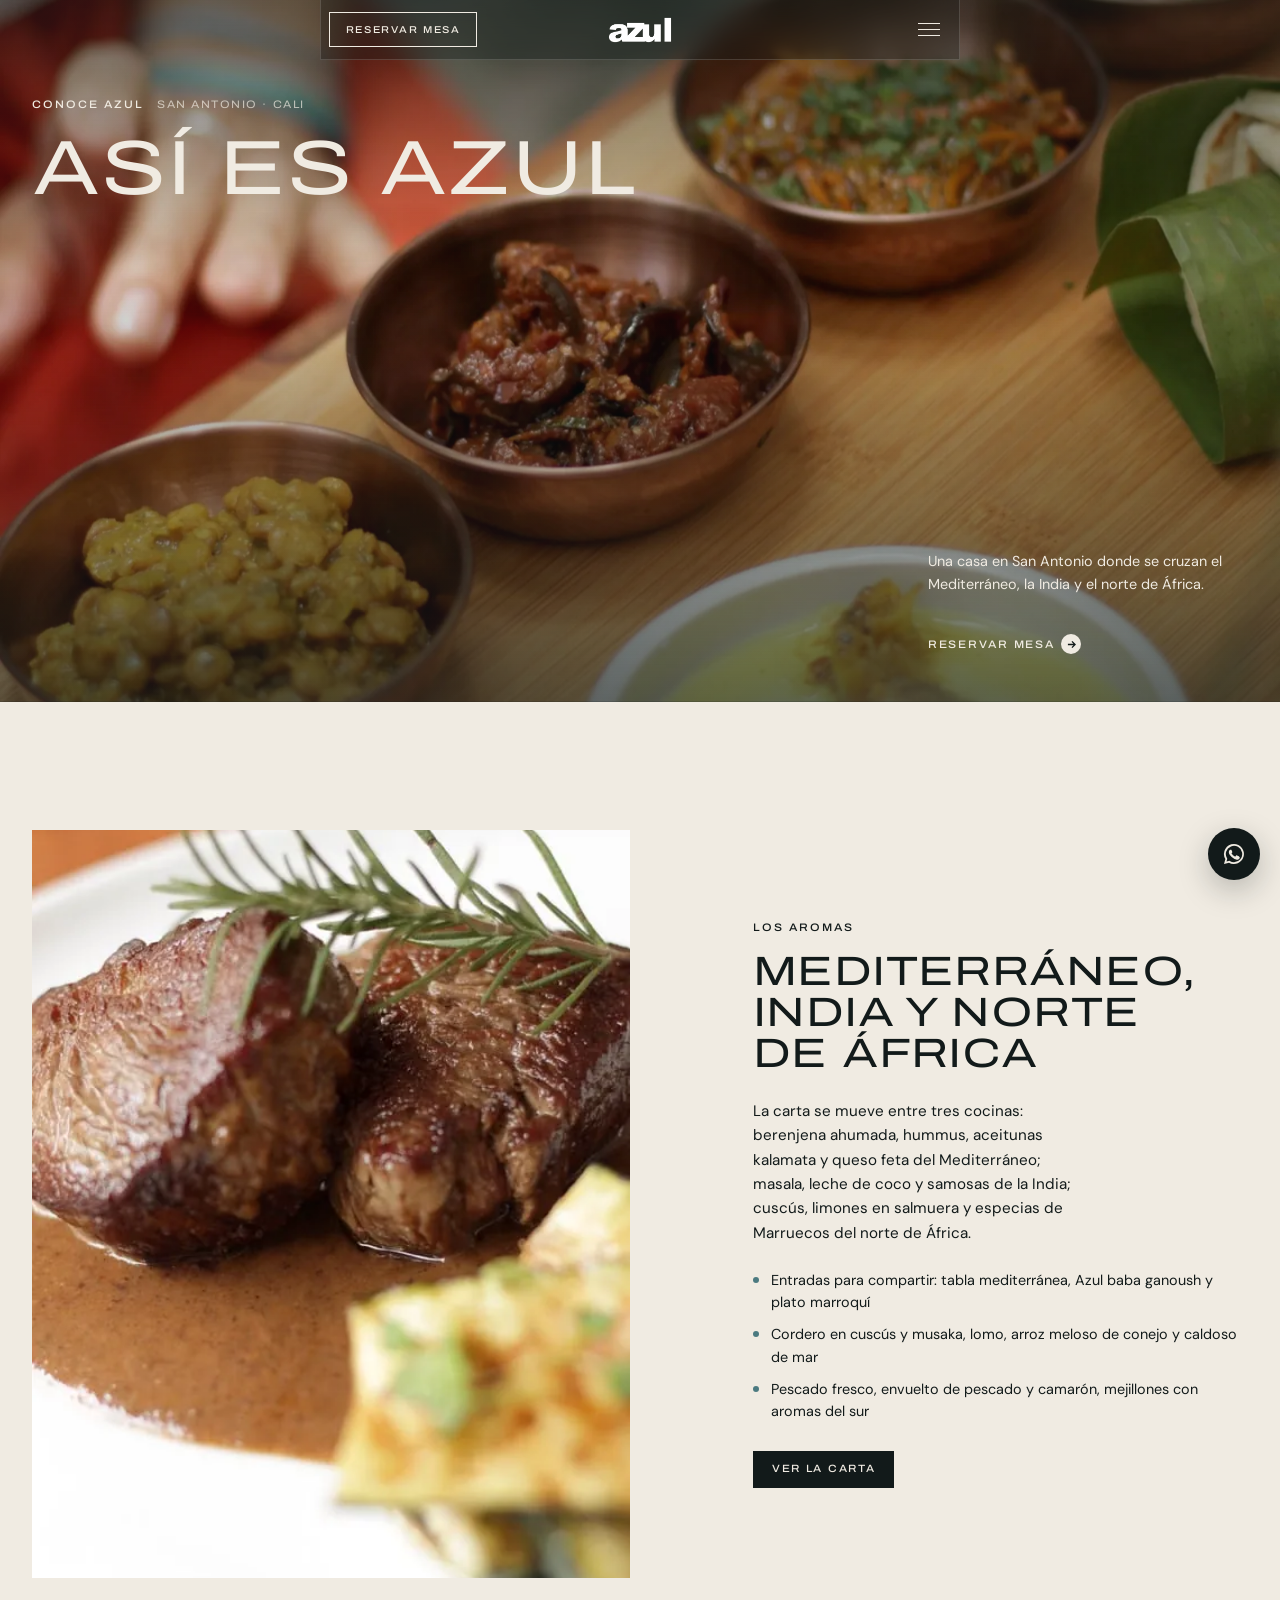
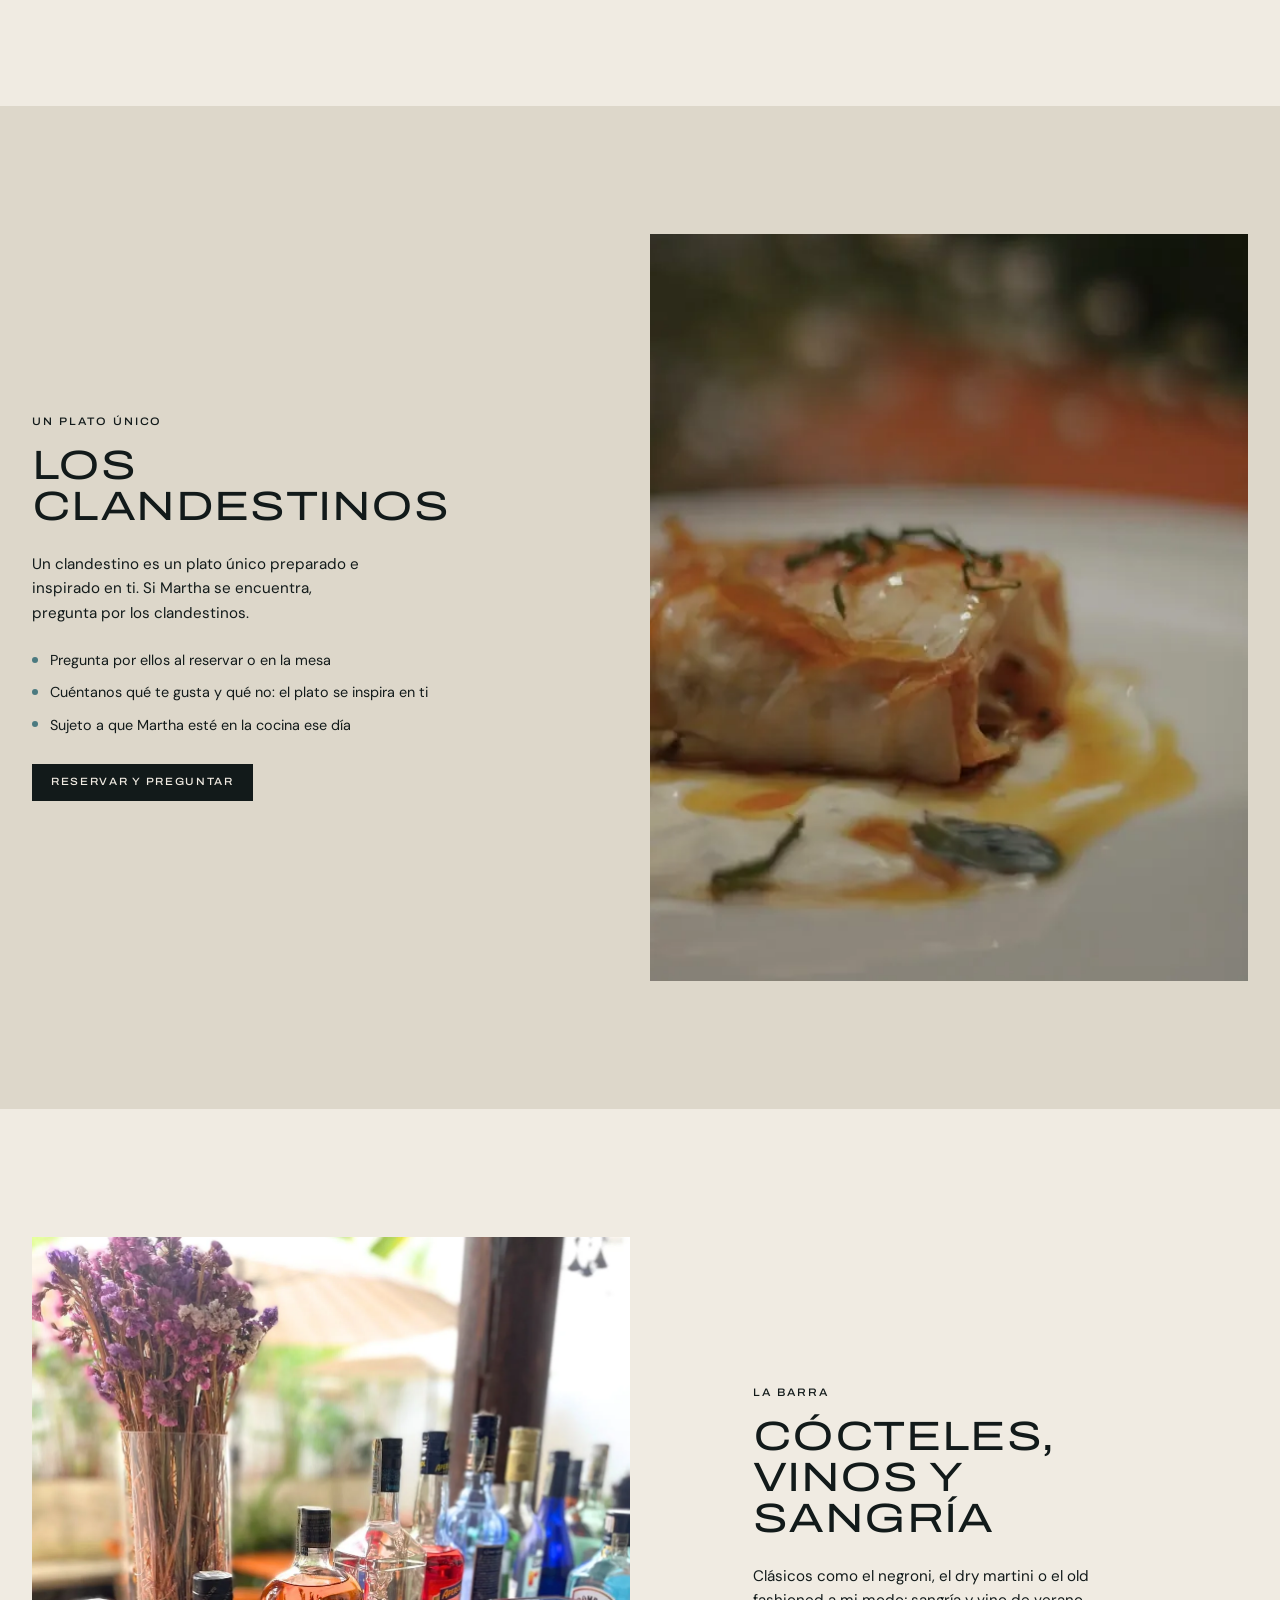
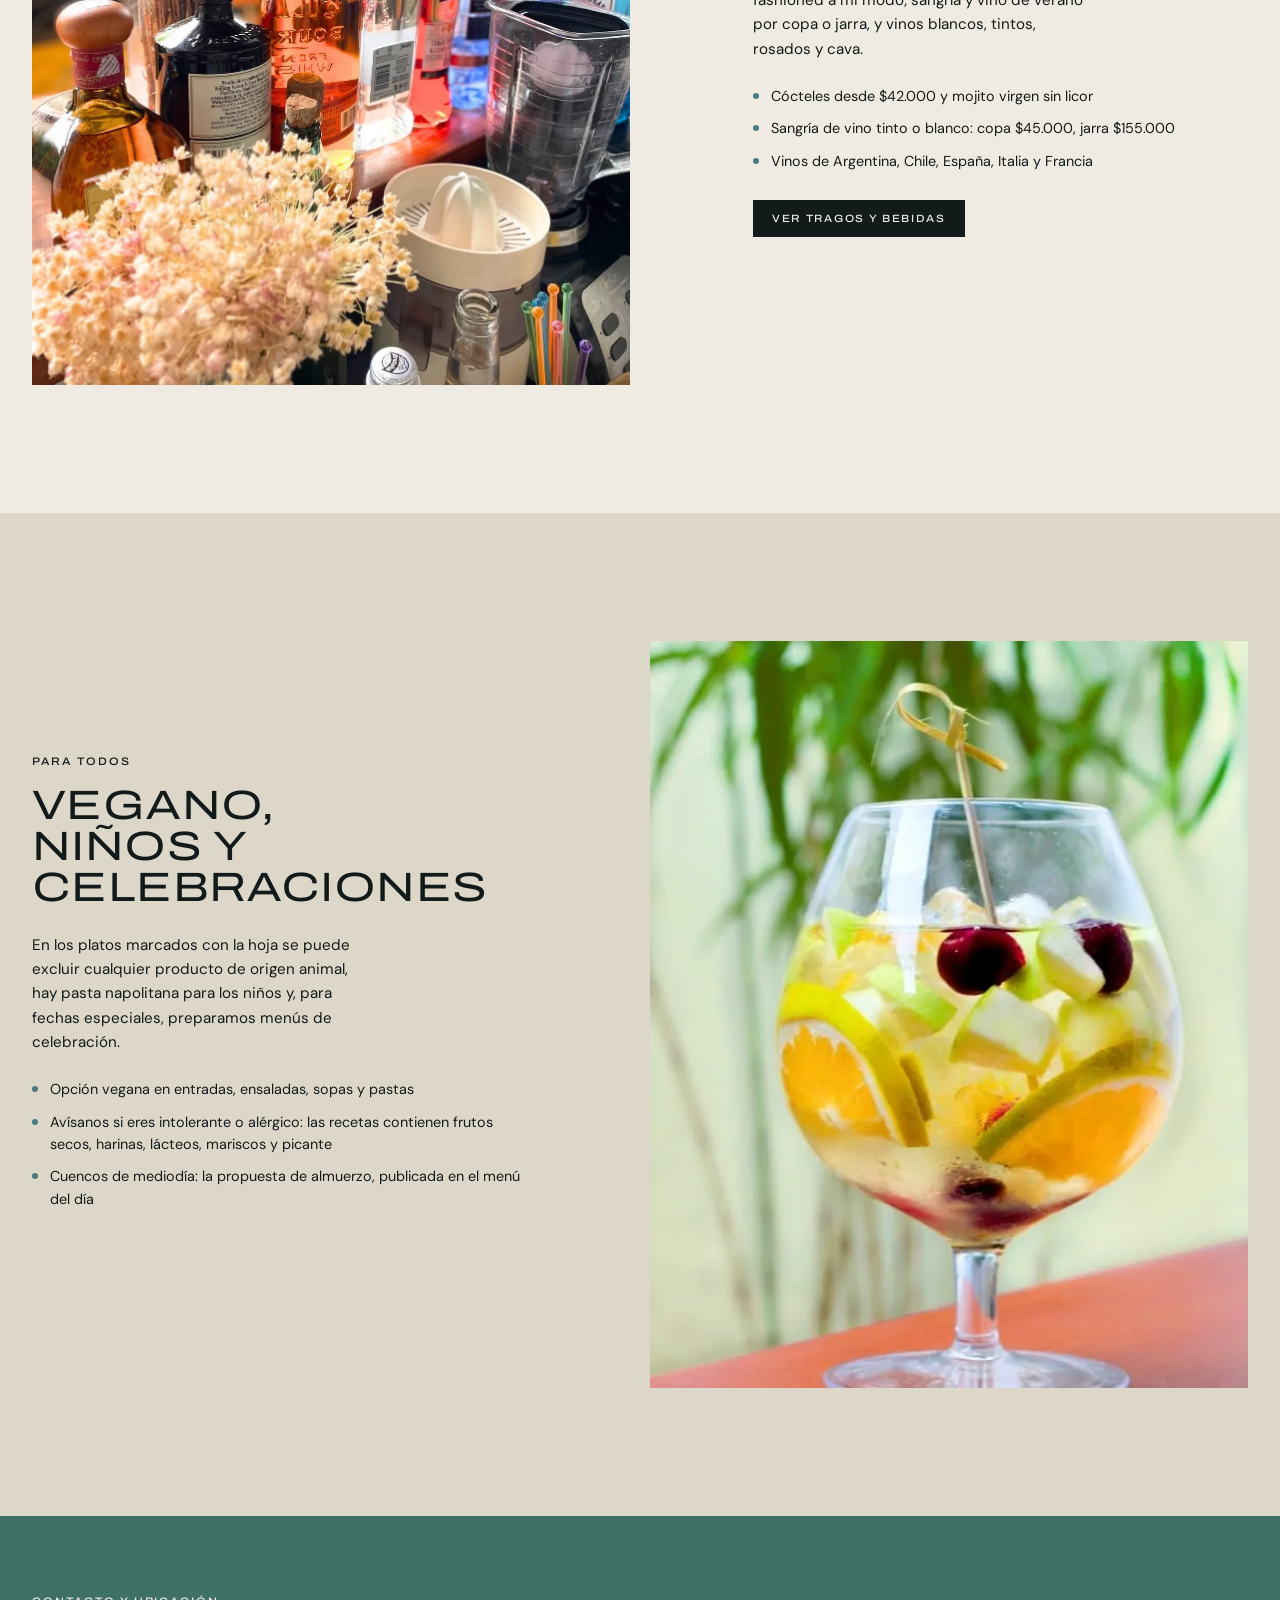
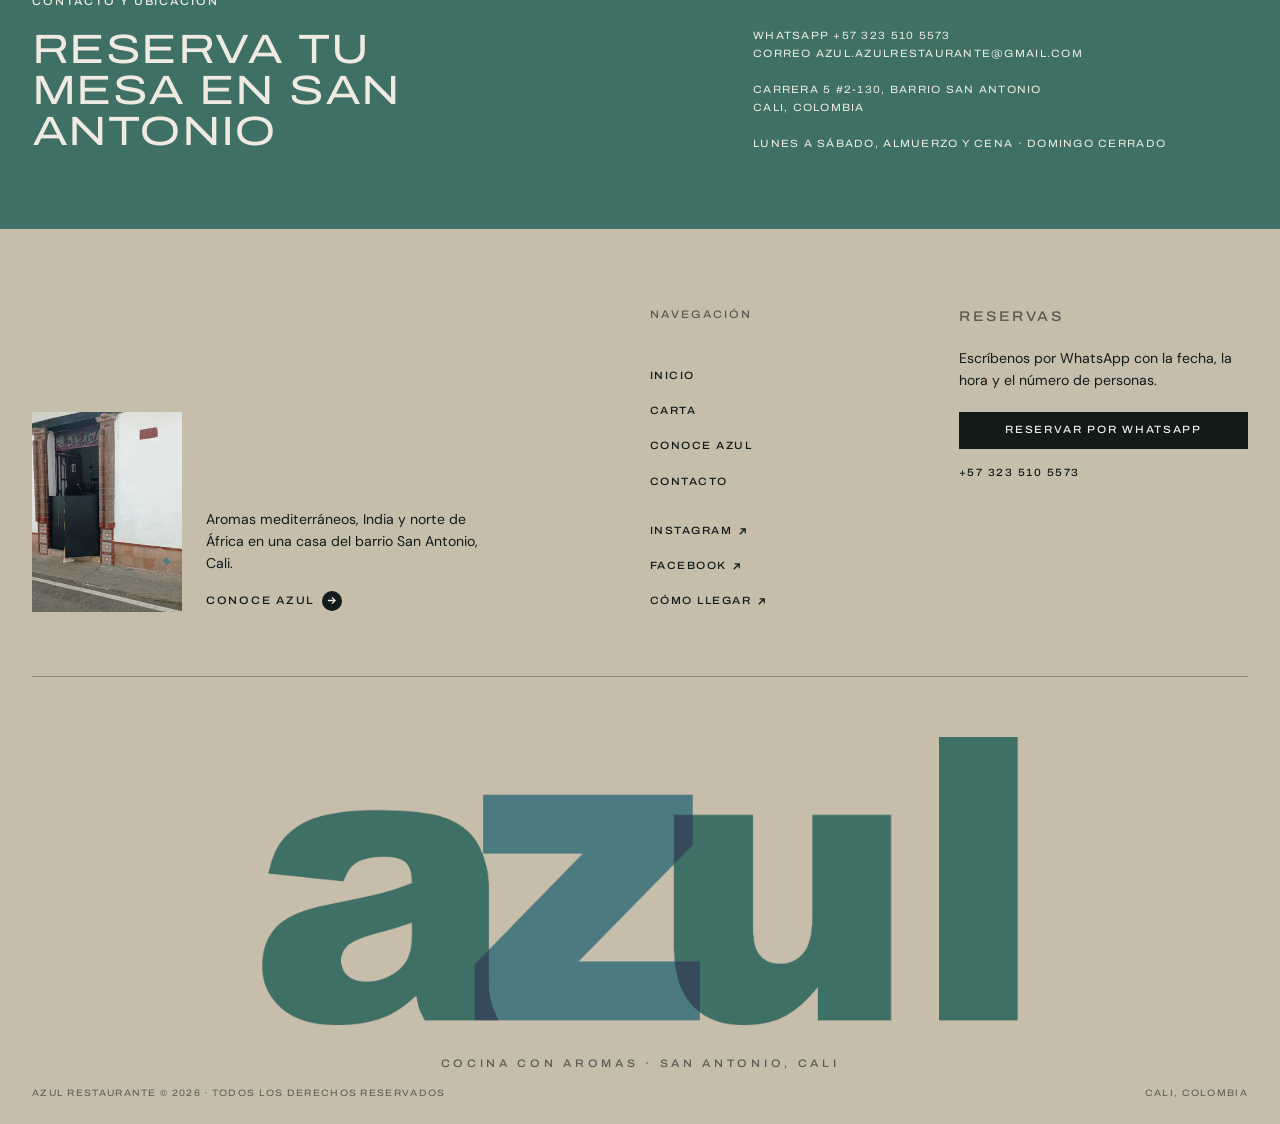
==== conoce-azul.html @ 794aea20 "Sitio web de Azul Restaurante (versión inicial)" ====
<!DOCTYPE html>
<html lang="es">
<head>
  <meta charset="UTF-8">
  <meta name="viewport" content="width=device-width, initial-scale=1, viewport-fit=cover">
  <title>Conoce Azul · Aromas, clandestinos y la barra · Azul Restaurante, Cali</title>
  <meta name="description" content="Azul es un restaurante del barrio San Antonio, Cali, con aromas del Mediterráneo, la India y el norte de África. Conoce los clandestinos, la opción vegana, la barra de cócteles y vinos y los cuencos de mediodía.">
  <meta name="theme-color" content="#121A1A">
  <link rel="icon" type="image/png" href="img/favicon.png">
  <link rel="apple-touch-icon" href="img/favicon.png">
  <link rel="preconnect" href="https://fonts.googleapis.com">
  <link rel="preconnect" href="https://fonts.gstatic.com" crossorigin>
  <link rel="preload" as="image" href="img/tabla-m.webp" type="image/webp" media="(max-width: 767px)">
  <link rel="preload" as="image" href="img/tabla.webp" type="image/webp" media="(min-width: 768px)">
  <link rel="preload" as="style" href="https://fonts.googleapis.com/css2?family=Archivo:wdth,wght@110,400;110,500;125,400;125,500&family=Bodoni+Moda:wght@400&family=DM+Sans:wght@300;400;500&display=swap">
  <link rel="stylesheet" href="https://fonts.googleapis.com/css2?family=Archivo:wdth,wght@110,400;110,500;125,400;125,500&family=Bodoni+Moda:wght@400&family=DM+Sans:wght@300;400;500&display=swap" media="print" onload="this.media='all'">
  <noscript><link rel="stylesheet" href="https://fonts.googleapis.com/css2?family=Archivo:wdth,wght@110,400;110,500;125,400;125,500&family=Bodoni+Moda:wght@400&family=DM+Sans:wght@300;400;500&display=swap"></noscript>
  <link rel="stylesheet" href="css/style.css">
  <meta property="og:title" content="Conoce Azul · Aromas, clandestinos y la barra · Azul Restaurante, Cali">
  <meta property="og:description" content="Azul es un restaurante del barrio San Antonio, Cali, con aromas del Mediterráneo, la India y el norte de África. Conoce los clandestinos, la opción vegana, la barra de cócteles y vinos y los cuencos de mediodía.">
  <meta property="og:image" content="img/og.jpg">
  <meta property="og:type" content="website">
</head>
<body class="page-conoce">
  <header class="header">
    <div class="header__bar">
      <a class="btn-outline header__cta" href="https://wa.me/573235105573?text=Hola%2C%20Azul.%20Quiero%20reservar%20una%20mesa." target="_blank" rel="noopener"><span class="full">Reservar mesa</span><span class="short">Reservar</span></a>
      <a class="header__logo" href="index.html" aria-label="Azul Restaurante, inicio">
        <img class="light" src="img/logo-blanco.png" alt="azul" width="1969" height="788">
        <img class="dark" src="img/logo-color.png" alt="" width="1969" height="788">
      </a>
      <button class="header__burger" aria-label="Abrir menú" aria-expanded="false" aria-controls="nav"><span></span></button>
    </div>
  </header>
  <div class="nav__scrim"></div>
  <nav class="nav" id="nav" aria-label="Principal">
    <div class="nav__panel">
      <div class="nav__links">
        <a href="index.html">Inicio</a>
        <a href="menu.html">Carta</a>
        <a href="conoce-azul.html">Conoce Azul</a>
        <a href="contacto.html">Contacto</a>
      </div>
      <div class="nav__ext">
        <a class="arrow-link ext" href="https://www.instagram.com/azulrestaurantecali/" target="_blank" rel="noopener">Instagram <span class="ic"><svg viewBox="0 0 10 10" fill="none" stroke-width="1.4"><path d="M2 8 8 2M3 2h5v5"/></svg></span></a>
        <a class="arrow-link ext" href="https://www.facebook.com/azulclandestino/" target="_blank" rel="noopener">Facebook <span class="ic"><svg viewBox="0 0 10 10" fill="none" stroke-width="1.4"><path d="M2 8 8 2M3 2h5v5"/></svg></span></a>
        <a class="arrow-link ext" href="https://wa.me/573235105573?text=Hola%2C%20Azul.%20Quiero%20reservar%20una%20mesa." target="_blank" rel="noopener">WhatsApp <span class="ic"><svg viewBox="0 0 10 10" fill="none" stroke-width="1.4"><path d="M2 8 8 2M3 2h5v5"/></svg></span></a>
      </div>
      <div class="nav__media">
        <picture>
          <source type="image/webp" srcset="img/barra-nav.webp">
          <img src="img/barra-nav.jpg" alt="La barra de Azul" loading="lazy" decoding="async">
        </picture>
        <div class="cap"><span class="label">Cocina con aromas</span><img src="img/logo-blanco.png" alt=""><span class="label">San Antonio · Cali</span></div>
      </div>
    </div>
  </nav>

  <main>
    <section class="hero hero--short">
      <div class="hero__media">
        <picture>
          <source type="image/webp" media="(max-width: 767px)" srcset="img/tabla-m.webp">
          <source type="image/webp" srcset="img/tabla.webp">
          <source media="(max-width: 767px)" srcset="img/tabla-m.jpg">
          <img src="img/tabla.jpg" alt="Entradas para compartir servidas en cuencos de cobre" fetchpriority="high" decoding="async">
        </picture>
      </div>
      <p class="label hero__label reveal">Conoce Azul <span class="sub">San Antonio · Cali</span></p>
      <h1 class="hero__title reveal reveal-d1">Así es Azul</h1>
      <div class="hero__foot reveal reveal-d2">
        <div>
          <p class="lede">Una casa en San Antonio donde se cruzan el Mediterráneo, la India y el norte de África.</p>
          <div class="hero__actions">
            <a class="arrow-link on-dark" href="https://wa.me/573235105573?text=Hola%2C%20Azul.%20Quiero%20reservar%20una%20mesa." target="_blank" rel="noopener">Reservar mesa <span class="ic"><svg viewBox="0 0 10 10" fill="none" stroke-width="1.4"><path d="M1 5h8M5.5 1.5 9 5l-3.5 3.5"/></svg></span></a>
          </div>
        </div>
      </div>
    </section>

    <section class="feature on-cream">
      <div class="grid">
        <div class="feature__media reveal">
          <picture>
          <source type="image/webp" srcset="img/lomo.webp">
          <img src="img/lomo.jpg" alt="Lomo con romero y salsa de champiñones" loading="lazy" decoding="async">
        </picture>
        </div>
        <div class="feature__body">
          <p class="label reveal">Los aromas</p>
          <h2 class="reveal reveal-d1">Mediterráneo, India y norte de África</h2>
          <p class="lede reveal reveal-d2">La carta se mueve entre tres cocinas: berenjena ahumada, hummus, aceitunas kalamata y queso feta del Mediterráneo; masala, leche de coco y samosas de la India; cuscús, limones en salmuera y especias de Marruecos del norte de África.</p>
          <ul class="feature__list reveal reveal-d2">
            <li>Entradas para compartir: tabla mediterránea, Azul baba ganoush y plato marroquí</li>
            <li>Cordero en cuscús y musaka, lomo, arroz meloso de conejo y caldoso de mar</li>
            <li>Pescado fresco, envuelto de pescado y camarón, mejillones con aromas del sur</li>
          </ul>
          <a class="btn-solid reveal reveal-d3" href="menu.html">Ver la carta</a>
        </div>
      </div>
    </section>

    <section class="feature feature--reverse on-stone">
      <div class="grid">
        <div class="feature__media reveal">
          <picture>
          <source type="image/webp" srcset="img/rollo.webp">
          <img src="img/rollo.jpg" alt="Rollo de frutos secos con yogur aromatizado" loading="lazy" decoding="async">
        </picture>
        </div>
        <div class="feature__body">
          <p class="label reveal">Un plato único</p>
          <h2 class="reveal reveal-d1">Los clandestinos</h2>
          <p class="lede reveal reveal-d2">Un clandestino es un plato único preparado e inspirado en ti. Si Martha se encuentra, pregunta por los clandestinos.</p>
          <ul class="feature__list reveal reveal-d2">
            <li>Pregunta por ellos al reservar o en la mesa</li>
            <li>Cuéntanos qué te gusta y qué no: el plato se inspira en ti</li>
            <li>Sujeto a que Martha esté en la cocina ese día</li>
          </ul>
          <a class="btn-solid reveal reveal-d3" href="https://wa.me/573235105573?text=Hola%2C%20Azul.%20Quiero%20reservar%20y%20preguntar%20por%20los%20clandestinos." target="_blank" rel="noopener">Reservar y preguntar</a>
        </div>
      </div>
    </section>

    <section class="feature on-cream">
      <div class="grid">
        <div class="feature__media reveal">
          <picture>
          <source type="image/webp" srcset="img/barra.webp">
          <img src="img/barra.jpg" alt="La barra de Azul con botellas y flores secas" loading="lazy" decoding="async">
        </picture>
        </div>
        <div class="feature__body">
          <p class="label reveal">La barra</p>
          <h2 class="reveal reveal-d1">Cócteles, vinos y sangría</h2>
          <p class="lede reveal reveal-d2">Clásicos como el negroni, el dry martini o el old fashioned a mi modo; sangría y vino de verano por copa o jarra, y vinos blancos, tintos, rosados y cava.</p>
          <ul class="feature__list reveal reveal-d2">
            <li>Cócteles desde $42.000 y mojito virgen sin licor</li>
            <li>Sangría de vino tinto o blanco: copa $45.000, jarra $155.000</li>
            <li>Vinos de Argentina, Chile, España, Italia y Francia</li>
          </ul>
          <a class="btn-solid reveal reveal-d3" href="menu.html#cocteles">Ver tragos y bebidas</a>
        </div>
      </div>
    </section>

    <section class="feature feature--reverse on-stone">
      <div class="grid">
        <div class="feature__media reveal">
          <picture>
          <source type="image/webp" srcset="img/sangria.webp">
          <img src="img/sangria.jpg" alt="Copa de sangría de vino blanco con frutas" loading="lazy" decoding="async">
        </picture>
        </div>
        <div class="feature__body">
          <p class="label reveal">Para todos</p>
          <h2 class="reveal reveal-d1">Vegano, niños y celebraciones</h2>
          <p class="lede reveal reveal-d2">En los platos marcados con la hoja se puede excluir cualquier producto de origen animal, hay pasta napolitana para los niños y, para fechas especiales, preparamos menús de celebración.</p>
          <ul class="feature__list reveal reveal-d2">
            <li>Opción vegana en entradas, ensaladas, sopas y pastas</li>
            <li>Avísanos si eres intolerante o alérgico: las recetas contienen frutos secos, harinas, lácteos, mariscos y picante</li>
            <li>Cuencos de mediodía: la propuesta de almuerzo, publicada en el menú del día</li>
          </ul>
          <a class="btn-solid reveal reveal-d3" href="https://wa.me/573235105573?text=Hola%2C%20Azul.%20Quiero%20informaci%C3%B3n%20para%20una%20celebraci%C3%B3n." target="_blank" rel="noopener">Reservar por WhatsApp</a>
        </div>
      </div>
    </section>
  </main>
  <section class="contact-band">
    <div class="grid">
      <div class="contact-band__title reveal">
        <p class="label">Contacto y ubicación</p>
        <h2>Reserva tu mesa en San Antonio</h2>
      </div>
      <div class="contact-band__info reveal reveal-d1">
        <p>WhatsApp <a href="https://wa.me/573235105573?text=Hola%2C%20Azul.%20Quiero%20reservar%20una%20mesa." target="_blank" rel="noopener">+57 323 510 5573</a><br>Correo <a href="mailto:azul.azulrestaurante@gmail.com">azul.azulrestaurante@gmail.com</a></p>
        <p><a href="https://maps.app.goo.gl/DkUhVbc9DqKPwAG36" target="_blank" rel="noopener">Carrera 5 #2-130, barrio San Antonio<br>Cali, Colombia</a></p>
        <p>Lunes a sábado, almuerzo y cena · Domingo cerrado</p>
      </div>
    </div>
  </section>

  <footer class="footer">
    <div class="footer__top">
      <div class="footer__brand reveal">
        <picture>
          <source type="image/webp" srcset="img/fachada-thumb.webp">
          <img src="img/fachada-thumb.jpg" alt="Fachada de Azul en el barrio San Antonio" loading="lazy" decoding="async" width="150" height="200">
        </picture>
        <div>
          <p>Aromas mediterráneos, India y norte de África en una casa del barrio San Antonio, Cali.</p>
          <a class="arrow-link on-light" href="conoce-azul.html">Conoce Azul <span class="ic"><svg viewBox="0 0 10 10" fill="none" stroke-width="1.4"><path d="M1 5h8M5.5 1.5 9 5l-3.5 3.5"/></svg></span></a>
        </div>
      </div>
      <div class="footer__nav reveal reveal-d1">
        <p class="label footer__col-title">Navegación</p>
        <ul>
          <li><a href="index.html">Inicio</a></li>
          <li><a href="menu.html">Carta</a></li>
          <li><a href="conoce-azul.html">Conoce Azul</a></li>
          <li><a href="contacto.html">Contacto</a></li>
        </ul>
        <ul>
          <li><a href="https://www.instagram.com/azulrestaurantecali/" target="_blank" rel="noopener">Instagram <svg viewBox="0 0 10 10" fill="none" stroke="currentColor" stroke-width="1.4"><path d="M2 8 8 2M3 2h5v5"/></svg></a></li>
          <li><a href="https://www.facebook.com/azulclandestino/" target="_blank" rel="noopener">Facebook <svg viewBox="0 0 10 10" fill="none" stroke="currentColor" stroke-width="1.4"><path d="M2 8 8 2M3 2h5v5"/></svg></a></li>
          <li><a href="https://maps.app.goo.gl/DkUhVbc9DqKPwAG36" target="_blank" rel="noopener">Cómo llegar <svg viewBox="0 0 10 10" fill="none" stroke="currentColor" stroke-width="1.4"><path d="M2 8 8 2M3 2h5v5"/></svg></a></li>
        </ul>
      </div>
      <div class="footer__order reveal reveal-d2">
        <p class="label footer__col-title">Reservas</p>
        <p>Escríbenos por WhatsApp con la fecha, la hora y el número de personas.</p>
        <a class="btn-solid" href="https://wa.me/573235105573?text=Hola%2C%20Azul.%20Quiero%20reservar%20una%20mesa." target="_blank" rel="noopener">Reservar por WhatsApp</a>
        <a class="tel" href="tel:+573235105573">+57 323 510 5573</a>
      </div>
    </div>
    <div class="footer__wordmark" aria-hidden="true">
      <img src="img/logo-color.png" alt="" loading="lazy" decoding="async" width="1969" height="788">
      <span class="label">Cocina con aromas · San Antonio, Cali</span>
    </div>
    <div class="footer__legal">
      <span>Azul Restaurante © 2026 · Todos los derechos reservados</span>
      <span>Cali, Colombia</span>
    </div>
  </footer>
  <a class="wa-float" href="https://wa.me/573235105573?text=Hola%2C%20Azul.%20Quiero%20reservar%20una%20mesa." target="_blank" rel="noopener" aria-label="Escríbenos por WhatsApp"><svg viewBox="0 0 24 24" fill="currentColor"><path d="M12 2a10 10 0 0 0-8.6 15.1L2 22l5-1.3A10 10 0 1 0 12 2zm0 18.2a8.2 8.2 0 0 1-4.2-1.2l-.3-.2-3 .8.8-2.9-.2-.3A8.2 8.2 0 1 1 12 20.2zm4.5-6.1c-.2-.1-1.5-.7-1.7-.8s-.4-.1-.6.1-.6.8-.8 1-.3.2-.5.1a6.7 6.7 0 0 1-3.3-2.9c-.3-.4.2-.4.7-1.3.1-.2 0-.3 0-.4l-.8-1.8c-.2-.5-.4-.4-.6-.4h-.5a1 1 0 0 0-.7.3 3 3 0 0 0-.9 2.2 5.2 5.2 0 0 0 1.1 2.8 12 12 0 0 0 4.6 4c1.7.7 2.4.8 3.2.7a2.8 2.8 0 0 0 1.8-1.3 2.2 2.2 0 0 0 .2-1.3c-.1-.1-.3-.2-.5-.3z"/></svg></a>
  <script src="js/main.js" defer></script>
</body>
</html>
---- css/style.css ----
/* =========================================================
   Azul Restaurante — sistema de diseño
   Misma estructura que los sitios de Koi y Perú Peñón (a su vez
   de ballenacabo.com); paleta tomada del logo de Azul:
   verde y azul petróleo sobre crema.
   ========================================================= */

:root {
  --cream: #F0EBE2;      /* fondo base (crema del logo y del Linktree) */
  --ink: #121A1A;        /* casi negro, con un punto de verde */
  --azul: #4B7A80;       /* azul petróleo del logo: acento principal */
  --azul-deep: #374A5B;  /* azul marino (cruce de letras del logo) */
  --verde: #3E7065;      /* verde del logo: banda de contacto, íconos vegano */
  --terracota: #D9773C;  /* naranja de la carta: ícono picante */
  --stone: #DDD7CA;
  --sand: #C6BDAB;
  --mist: #C9CFC8;
  --white: #FFFFFF;
  --ink-60: rgba(18, 26, 26, .6);
  --ink-30: rgba(18, 26, 26, .3);
  --ink-12: rgba(18, 26, 26, .12);
  --cream-30: rgba(240, 235, 226, .3);

  --font-display: 'Archivo', -apple-system, BlinkMacSystemFont, 'Segoe UI', sans-serif;
  --font-body: 'DM Sans', -apple-system, BlinkMacSystemFont, 'Segoe UI', sans-serif;
  --font-serif: 'Bodoni Moda', 'Didot', Georgia, serif;

  --gutter: clamp(16px, 2.5vw, 40px);
  --section: clamp(64px, 10vw, 160px);
  --header-h: 60px;
  --ease: cubic-bezier(.16, 1, .3, 1);
  --t: .5s var(--ease);
}

*, *::before, *::after { box-sizing: border-box; }
html { scroll-behavior: smooth; -webkit-text-size-adjust: 100%; }
a, button, input, select, textarea { touch-action: manipulation; }
body {
  margin: 0;
  background: var(--cream);
  color: var(--ink);
  font-family: var(--font-body);
  font-size: 15px;
  line-height: 1.55;
  -webkit-font-smoothing: antialiased;
  overflow-x: hidden;
}
body.is-locked { overflow: hidden; }
img { display: block; max-width: 100%; height: auto; }
a { color: inherit; text-decoration: none; }
button { font: inherit; color: inherit; background: none; border: 0; cursor: pointer; }
h1, h2, h3, h4 { margin: 0; font-weight: 400; }
p { margin: 0; }
ul { margin: 0; padding: 0; list-style: none; }

/* ---------- tipografía ---------- */
.display, h1, h2, .h2 {
  font-family: var(--font-display);
  font-variation-settings: 'wdth' 125;
  font-stretch: 125%;
  text-transform: uppercase;
  letter-spacing: .01em;
  line-height: 1;
}
h1 { font-size: clamp(2.1rem, 6vw, 5.6rem); }
h2, .h2 { font-size: clamp(1.9rem, 4.2vw, 3.8rem); }
.h3 {
  font-family: var(--font-display);
  font-variation-settings: 'wdth' 125;
  font-stretch: 125%;
  text-transform: uppercase;
  letter-spacing: .06em;
  font-size: clamp(1rem, 1.4vw, 1.25rem);
  line-height: 1.2;
}
.label {
  font-family: var(--font-display);
  font-variation-settings: 'wdth' 110;
  font-stretch: 110%;
  text-transform: uppercase;
  letter-spacing: .18em;
  font-size: .68rem;
  font-weight: 500;
}
.label .sub { margin-left: .8em; opacity: .7; font-weight: 400; letter-spacing: .14em; }
.lede { font-size: clamp(.95rem, 1.15vw, 1.1rem); line-height: 1.6; max-width: 34ch; }

/* enlace con flecha en círculo */
.arrow-link {
  display: inline-flex;
  align-items: center;
  gap: .6em;
  font-family: var(--font-display);
  font-variation-settings: 'wdth' 110;
  font-stretch: 110%;
  text-transform: uppercase;
  letter-spacing: .16em;
  font-size: .68rem;
  font-weight: 500;
  white-space: nowrap;
}
.arrow-link .ic {
  width: 20px; height: 20px; border-radius: 50%;
  display: grid; place-items: center;
  background: currentColor;
  transition: transform var(--t);
}
.arrow-link .ic svg { width: 9px; height: 9px; }
.arrow-link.on-dark .ic svg { stroke: var(--ink); }
.arrow-link.on-light .ic svg { stroke: var(--cream); }
.arrow-link:hover .ic { transform: translateX(4px); }
.arrow-link.ext .ic { background: none; border: 1px solid currentColor; }
.arrow-link.ext .ic svg { stroke: currentColor; }

/* botones */
.btn-outline {
  display: inline-flex; align-items: center; justify-content: center;
  padding: .85em 1.6em;
  border: 1px solid currentColor;
  font-family: var(--font-display);
  font-variation-settings: 'wdth' 110;
  font-stretch: 110%;
  text-transform: uppercase;
  letter-spacing: .16em;
  font-size: .62rem;
  font-weight: 500;
  transition: background var(--t), color var(--t);
}
.btn-outline:hover { background: var(--cream); color: var(--ink); }
.btn-solid {
  display: inline-flex; align-items: center; justify-content: center; gap: .6em;
  padding: 1em 1.8em;
  background: var(--ink); color: var(--cream);
  font-family: var(--font-display);
  font-variation-settings: 'wdth' 110;
  font-stretch: 110%;
  text-transform: uppercase; letter-spacing: .16em; font-size: .66rem; font-weight: 500;
  transition: background var(--t);
}
.btn-solid:hover { background: var(--azul); }
.btn-solid--azul { background: var(--azul); }
.btn-solid--azul:hover { background: var(--azul-deep); }

/* ---------- utilidades ---------- */
.grid { display: grid; grid-template-columns: repeat(12, 1fr); column-gap: 20px; }
.on-cream { background: var(--cream); color: var(--ink); }
.on-sand { background: var(--sand); color: var(--ink); }
.on-mist { background: var(--mist); color: var(--ink); }
.on-stone { background: var(--stone); color: var(--ink); }
.on-ink { background: var(--ink); color: var(--cream); }
.visually-hidden { position: absolute; width: 1px; height: 1px; overflow: hidden; clip: rect(0 0 0 0); white-space: nowrap; }

/* revelado al hacer scroll */
.reveal { opacity: 0; transform: translateY(28px); transition: opacity .9s var(--ease), transform .9s var(--ease); }
.reveal.is-in { opacity: 1; transform: none; }
.reveal-d1 { transition-delay: .12s; }
.reveal-d2 { transition-delay: .24s; }
.reveal-d3 { transition-delay: .36s; }

/* =========================================================
   Preloader
   ========================================================= */
.preloader {
  position: fixed; inset: 0; z-index: 200;
  background: var(--ink); color: var(--stone);
  display: flex; align-items: center; padding-inline: clamp(24px, 18vw, 300px);
  transition: transform 1s var(--ease);
}
.preloader p {
  font-family: var(--font-display);
  font-variation-settings: 'wdth' 125; font-stretch: 125%;
  text-transform: uppercase; letter-spacing: .04em;
  font-size: clamp(1.5rem, 3.6vw, 3.2rem); line-height: 1.05;
  opacity: 0; transform: translateY(12px);
  animation: pre-in 1.1s var(--ease) .15s forwards;
}
.preloader p em { font-style: normal; color: #7FB3B4; }
@keyframes pre-in { to { opacity: 1; transform: none; } }
.preloader.is-done { transform: translateY(-100%); }
.no-preloader .preloader { display: none; }

/* =========================================================
   Header flotante
   ========================================================= */
.header {
  position: fixed; top: 0; left: 0; right: 0; z-index: 100;
  display: flex; justify-content: center;
  pointer-events: none;
}
.header__bar {
  pointer-events: auto;
  width: min(100% - 2 * var(--gutter), 640px);
  height: var(--header-h);
  display: grid; grid-template-columns: 1fr auto 1fr; align-items: center;
  padding-inline: 8px;
  color: var(--cream);
  background: rgba(18, 26, 26, .32);
  border: 1px solid rgba(240, 235, 226, .16);
  border-top: 0;
  backdrop-filter: blur(14px);
  -webkit-backdrop-filter: blur(14px);
  transition: background var(--t), color var(--t), border-color var(--t);
}
.header__cta { justify-self: start; }
.header__cta .short { display: none; }
.header__logo { justify-self: center; display: block; }
.header__logo img { height: 26px; width: auto; }
.header__logo .dark { display: none; }
.header__burger {
  justify-self: end;
  width: 44px; height: 44px; display: grid; place-items: center;
}
.header__burger span {
  display: block; width: 22px; height: 1.5px; background: currentColor; position: relative;
  transition: background .2s;
}
.header__burger span::before, .header__burger span::after {
  content: ''; position: absolute; left: 0; width: 100%; height: 1.5px; background: currentColor;
  transition: transform var(--t), top var(--t);
}
.header__burger span::before { top: -6px; }
.header__burger span::after { top: 6px; }

/* estado con menú abierto: barra crema, texto oscuro */
.is-menu-open .header__bar {
  background: var(--cream); color: var(--ink); border-color: transparent;
}
.is-menu-open .header__logo .light { display: none; }
.is-menu-open .header__logo .dark { display: block; }
.is-menu-open .header__burger span { background: transparent; }
.is-menu-open .header__burger span::before { top: 0; transform: rotate(45deg); }
.is-menu-open .header__burger span::after { top: 0; transform: rotate(-45deg); }
.is-menu-open .btn-outline:hover { background: var(--ink); color: var(--cream); }

/* panel del menú que cae desde la barra */
.nav {
  position: fixed; top: 0; left: 0; right: 0; z-index: 99;
  display: flex; justify-content: center;
  pointer-events: none;
}
.nav__panel {
  width: min(100% - 2 * var(--gutter), 640px);
  margin-top: var(--header-h);
  background: var(--cream); color: var(--ink);
  max-height: calc(100vh - var(--header-h) - 20px);
  max-height: calc(100dvh - var(--header-h) - 20px);
  overflow: auto;
  display: flex; flex-direction: column; align-items: center;
  padding: 24px 24px 0;
  clip-path: inset(0 0 100% 0);
  transition: clip-path .7s var(--ease);
}
.is-menu-open .nav { pointer-events: auto; }
.is-menu-open .nav__panel { clip-path: inset(0 0 0 0); }
.nav__links { display: flex; flex-direction: column; align-items: center; gap: 18px; padding-block: 8px 28px; }
.nav__links a {
  font-family: var(--font-display);
  font-variation-settings: 'wdth' 110; font-stretch: 110%;
  text-transform: uppercase; letter-spacing: .16em; font-size: .72rem; font-weight: 500;
  padding: 4px 8px;
  opacity: 0; transform: translateY(8px);
  transition: opacity .5s var(--ease), transform .5s var(--ease), color .2s;
}
.nav__links a:hover, .nav__links a[aria-current="page"] { color: var(--azul); }
.is-menu-open .nav__links a { opacity: 1; transform: none; }
.is-menu-open .nav__links a:nth-child(1) { transition-delay: .15s; }
.is-menu-open .nav__links a:nth-child(2) { transition-delay: .2s; }
.is-menu-open .nav__links a:nth-child(3) { transition-delay: .25s; }
.is-menu-open .nav__links a:nth-child(4) { transition-delay: .3s; }
.nav__ext { display: flex; flex-wrap: wrap; justify-content: center; gap: 14px 24px; padding-bottom: 28px; }
.nav__media { position: relative; width: 100%; aspect-ratio: 16 / 9; overflow: hidden; }
.nav__media img { width: 100%; height: 100%; object-fit: cover; }
.nav__media .cap {
  position: absolute; inset: 0; display: flex; align-items: center; justify-content: space-between;
  padding: 0 32px; color: var(--cream);
}
.nav__media .cap img { width: 120px; height: auto; }
.nav__scrim {
  position: fixed; inset: 0; z-index: 98; background: rgba(18, 26, 26, .35);
  opacity: 0; pointer-events: none; transition: opacity var(--t);
}
.is-menu-open .nav__scrim { opacity: 1; pointer-events: auto; }

/* =========================================================
   Hero
   ========================================================= */
.hero {
  position: relative; min-height: 100svh; color: var(--cream);
  display: grid; grid-template-rows: auto 1fr auto;
  padding: calc(var(--header-h) + 36px) var(--gutter) 48px;
  isolation: isolate;
}
.hero__media { position: absolute; inset: 0; z-index: -1; overflow: hidden; background: var(--ink); }
.hero__media img { width: 100%; height: 100%; object-fit: cover; transform: scale(1.06); animation: hero-zoom 8s var(--ease) forwards; }
@keyframes hero-zoom { to { transform: none; } }
.hero__media::after {
  content: ''; position: absolute; inset: 0;
  background: linear-gradient(180deg, rgba(18,26,26,.6) 0%, rgba(18,26,26,.15) 40%, rgba(18,26,26,.65) 100%);
}
.hero__label { margin-bottom: 18px; }
.hero__title { max-width: 14ch; }
.hero__foot { display: flex; justify-content: flex-end; }
.hero__foot .lede { font-size: .9rem; max-width: 32ch; }
.hero__foot .arrow-link { margin-top: 16px; }
.hero--short { min-height: 78svh; }
.hero--short .hero__title { max-width: 12ch; }
.hero__actions { display: flex; gap: 12px 22px; flex-wrap: wrap; margin-top: 22px; }

/* =========================================================
   Bloque partido (foto + panel de color)
   ========================================================= */
.split { display: grid; grid-template-columns: 1fr 1fr; min-height: 92vh; }
.split__media { position: relative; overflow: hidden; }
.split__media img { position: absolute; inset: 0; width: 100%; height: 100%; object-fit: cover; }
.split__panel {
  background: var(--azul); color: var(--cream);
  display: flex; flex-direction: column; justify-content: space-between;
  padding: clamp(28px, 4vw, 56px) var(--gutter);
}
.split__panel h2 { max-width: 12ch; font-size: clamp(1.8rem, 3.6vw, 3.4rem); }
.split__panel .label { margin-bottom: 18px; }
.split__foot { max-width: 40ch; margin-top: 40px; }
.split__foot .lede { font-size: .9rem; }
.split__foot .arrow-link { margin-top: 16px; }
.split--reverse .split__media { order: 2; }
.split--ink .split__panel { background: var(--ink); }

/* =========================================================
   Imagen completa
   ========================================================= */
.full-image { height: 92vh; overflow: hidden; background: var(--ink); }
.full-image img { width: 100%; height: 100%; object-fit: cover; }

/* =========================================================
   Intro de contenido
   ========================================================= */
.intro { padding: var(--section) var(--gutter); }
.intro .grid { align-items: start; }
.intro__label { grid-column: 1 / span 3; padding-top: .35em; }
.intro__body { grid-column: 5 / span 8; }
.intro__body h2 { max-width: 18ch; }
.intro__body .lede { margin-top: 36px; }
.intro__body .arrow-link { margin-top: 28px; }

/* =========================================================
   Tarjetas (platos destacados)
   ========================================================= */
.cards { padding: 0 var(--gutter) var(--section); }
.cards__head { display: flex; justify-content: space-between; align-items: flex-end; margin-bottom: 28px; gap: 20px; }
.cards__track {
  display: grid; grid-auto-flow: column; grid-auto-columns: calc((100% - 40px) / 3); gap: 20px;
  overflow-x: auto; scroll-snap-type: x mandatory; scrollbar-width: none;
  -webkit-overflow-scrolling: touch;
}
.cards__track::-webkit-scrollbar { display: none; }
.card {
  position: relative; aspect-ratio: 4 / 5; scroll-snap-align: start; overflow: hidden;
  color: var(--cream); display: flex; flex-direction: column; justify-content: space-between; align-items: center;
  text-align: center; padding: 26px 22px;
  isolation: isolate;
}
.card img { position: absolute; inset: 0; z-index: -2; width: 100%; height: 100%; object-fit: cover; transition: transform 1.2s var(--ease); }
.card:hover img { transform: scale(1.05); }
.card::after { content: ''; position: absolute; inset: 0; z-index: -1; background: linear-gradient(180deg, rgba(18,26,26,.5), rgba(18,26,26,.15) 45%, rgba(18,26,26,.7)); }
.card__head { display: grid; justify-items: center; gap: 10px; }
.card__title { font-size: clamp(.95rem, 1.2vw, 1.15rem); letter-spacing: .12em; }
.card__price { display: inline-block; padding: .5em .9em; border: 1px solid rgba(240,235,226,.5); border-radius: 999px; font-family: var(--font-display); font-variation-settings: 'wdth' 110; font-stretch: 110%; font-size: .66rem; letter-spacing: .08em; font-weight: 500; }
.card__badge { display: inline-flex; align-items: center; gap: .5em; font-family: var(--font-display); font-variation-settings: 'wdth' 110; font-stretch: 110%; text-transform: uppercase; letter-spacing: .14em; font-size: .58rem; font-weight: 500; color: rgba(240,235,226,.85); }
.card__badge svg { width: 10px; height: 10px; }
.card__text { font-size: .86rem; max-width: 28ch; line-height: 1.5; }
.card__text + .arrow-link { margin-top: 14px; }
.cards__nav { display: flex; justify-content: center; align-items: center; gap: 14px; margin-top: 30px; }
.cards__nav button { width: 30px; height: 30px; display: grid; place-items: center; border: 1px solid var(--ink-30); border-radius: 50%; transition: background var(--t), color var(--t); }
.cards__nav button:hover { background: var(--ink); color: var(--cream); }
.cards__nav button svg { width: 12px; height: 12px; }
.cards__bar { width: 80px; height: 1px; background: var(--ink-30); position: relative; overflow: hidden; }
.cards__bar i { position: absolute; left: 0; top: 0; height: 100%; width: 33.33%; background: var(--ink); transition: transform var(--t); }

/* =========================================================
   Experiencias (teppanyaki show, sushi en casa, clases)
   ========================================================= */
.exp { padding: var(--section) var(--gutter); }
.exp__head { margin-bottom: clamp(36px, 5vw, 72px); display: flex; justify-content: space-between; align-items: flex-end; gap: 20px; flex-wrap: wrap; }
.exp__head h2 { max-width: 16ch; margin-top: 18px; }
.exp__grid { display: grid; grid-template-columns: repeat(3, 1fr); gap: 20px; }
.exp-item img { width: 100%; aspect-ratio: 3 / 2; object-fit: cover; }
.exp-item__body { border-top: 1px solid var(--ink-30); padding-top: 18px; margin-top: 18px; }
.exp-item__title { font-family: var(--font-serif); font-size: 1.6rem; line-height: 1.15; }
.exp-item__sub { display: block; margin-top: 6px; margin-bottom: 14px; color: var(--ink-60); }
.exp-item__text { font-size: .9rem; color: var(--ink-60); max-width: 36ch; }
.exp-item .arrow-link { margin-top: 18px; }
.exp-item--text { border-top: 1px solid var(--ink); padding-top: 22px; }
.exp-item--text .exp-item__num { font-family: var(--font-display); font-variation-settings: 'wdth' 110; font-stretch: 110%; letter-spacing: .14em; font-size: .64rem; color: var(--ink-60); display: block; margin-bottom: 26px; }
.exp-item--text .exp-item__body { border-top: 0; padding-top: 0; margin-top: 0; }
.exp-item--text .exp-item__title { font-size: 1.9rem; }

/* =========================================================
   About (imagen + texto)
   ========================================================= */
.about { padding: var(--section) var(--gutter); }
.about .grid { align-items: start; }
.about__label { grid-column: 1 / span 2; padding-top: .35em; }
.about__media { grid-column: 3 / span 4; }
.about__media img { width: 100%; aspect-ratio: 4 / 5; object-fit: cover; }
.about__body { grid-column: 8 / span 5; display: flex; flex-direction: column; min-height: 100%; }
.about__body h2 { font-size: clamp(1.8rem, 3.4vw, 3.2rem); max-width: 12ch; }
.about__body .lede { margin-top: auto; padding-top: 48px; }
.about__body .arrow-link { margin-top: 28px; }
.pill-list { display: flex; flex-wrap: wrap; gap: 8px; margin-top: 22px; }
.pill-list li { padding: .55em 1em; border: 1px solid var(--ink-30); border-radius: 999px; font-family: var(--font-display); font-variation-settings: 'wdth' 110; font-stretch: 110%; text-transform: uppercase; letter-spacing: .12em; font-size: .62rem; font-weight: 500; }

/* =========================================================
   Menú (página)
   ========================================================= */
.menu-nav {
  position: sticky; top: var(--header-h); z-index: 90;
  background: rgba(240, 235, 226, .92);
  backdrop-filter: blur(10px); -webkit-backdrop-filter: blur(10px);
  border-bottom: 1px solid var(--ink-12);
}
.menu-nav__track {
  display: flex; gap: 6px; overflow-x: auto; scrollbar-width: none; padding: 10px var(--gutter);
  -webkit-overflow-scrolling: touch; scroll-snap-type: x proximity;
}
.menu-nav__track::-webkit-scrollbar { display: none; }
.menu-nav a {
  flex: 0 0 auto; padding: .7em 1em; border: 1px solid var(--ink-30); border-radius: 999px;
  font-family: var(--font-display); font-variation-settings: 'wdth' 110; font-stretch: 110%;
  text-transform: uppercase; letter-spacing: .12em; font-size: .6rem; font-weight: 500; white-space: nowrap;
  scroll-snap-align: start; transition: background .2s, color .2s, border-color .2s;
}
.menu-nav a:hover { border-color: var(--ink); }
.menu-nav a.is-active { background: var(--ink); color: var(--cream); border-color: var(--ink); }

.menu-page { padding: clamp(48px, 7vw, 110px) var(--gutter) var(--section); }
.menu-page__intro { display: grid; grid-template-columns: repeat(12, 1fr); gap: 20px; margin-bottom: clamp(40px, 6vw, 80px); }
.menu-page__intro h2 { grid-column: 1 / span 7; font-size: clamp(1.4rem, 2.4vw, 2.2rem); line-height: 1.15; }
.menu-page__intro > div { grid-column: 9 / span 4; align-self: end; }
.menu-page__intro .lede { font-size: .9rem; }
.menu-page__intro .menu-legend { margin-top: 14px; }
.menu-legend i { display: inline-flex; }
.menu-clandestino { padding: 22px 0 6px; display: grid; gap: 18px; justify-items: start; }
.menu-clandestino .lede { max-width: 48ch; }
.menu-cat {
  scroll-margin-top: calc(var(--header-h) + 64px);
  padding-top: clamp(28px, 4vw, 48px);
  content-visibility: auto;
  contain-intrinsic-size: auto 500px;
}
.menu-cat + .menu-cat { margin-top: clamp(32px, 5vw, 64px); }
.menu-cat__head { display: grid; grid-template-columns: 1fr auto; align-items: end; gap: 12px 24px; border-bottom: 1px solid var(--ink); padding-bottom: 14px; margin-bottom: 8px; }
.menu-cat__title { font-size: clamp(1.5rem, 3vw, 2.6rem); }
.menu-cat__note { font-size: .84rem; color: var(--ink-60); max-width: 44ch; }
.menu-cat__cols { display: grid; grid-template-columns: 1fr 1fr; column-gap: clamp(32px, 6vw, 96px); }
.menu-sub { margin-top: 24px; }
.menu-sub__title { display: flex; align-items: baseline; gap: 12px; font-weight: 600; letter-spacing: .14em; color: var(--azul); padding: 14px 0 8px; }
.menu-sub__note { font-size: .8rem; color: var(--ink-60); font-family: var(--font-body); text-transform: none; letter-spacing: 0; font-weight: 400; }
.menu-item { display: grid; grid-template-columns: 1fr auto; align-items: baseline; gap: 4px 16px; padding: 11px 0; border-bottom: 1px solid var(--ink-12); }
.menu-item:last-child { border-bottom: 0; }
.menu-item__name { font-family: var(--font-display); font-variation-settings: 'wdth' 110; font-stretch: 110%; text-transform: uppercase; letter-spacing: .1em; font-size: .74rem; font-weight: 500; }
.menu-item__name .star { color: var(--azul); margin-left: .3em; }
.menu-item__name .tag { display: inline-block; vertical-align: -1px; width: 12px; height: 12px; margin-left: .45em; }
.menu-item__name .tag--veg { color: var(--verde); }
.menu-item__name .tag--hot { color: var(--terracota); }
.menu-legend { display: flex; flex-wrap: wrap; gap: 10px 26px; margin: 0 0 8px; font-size: .8rem; color: var(--ink-60); }
.menu-legend span { display: inline-flex; align-items: center; gap: .5em; }
.menu-legend svg { width: 13px; height: 13px; }
.menu-legend .tag--veg { color: var(--verde); }
.menu-legend .tag--hot { color: var(--terracota); }
.menu-item__price .plus { font-size: .62rem; color: var(--ink-60); margin-right: .3em; }
.menu-item__price { font-family: var(--font-display); font-variation-settings: 'wdth' 110; font-stretch: 110%; font-size: .74rem; letter-spacing: .06em; white-space: nowrap; text-align: right; }
.menu-item__price small { font-size: .58rem; color: var(--ink-60); letter-spacing: .1em; margin-right: .3em; }
.menu-item__price .was { color: var(--ink-60); text-decoration: line-through; margin-right: .6em; }
.menu-item__desc { grid-column: 1 / -1; font-size: .86rem; color: var(--ink-60); max-width: 52ch; line-height: 1.5; }
.menu-item__opts { grid-column: 1 / -1; display: grid; grid-template-columns: 1fr auto; gap: 2px 16px; margin-top: 6px; font-size: .8rem; }
.menu-item__opts span:nth-child(odd) { color: var(--ink-60); }
.menu-item__opts span:nth-child(even) { font-family: var(--font-display); font-variation-settings: 'wdth' 110; font-stretch: 110%; font-size: .7rem; letter-spacing: .06em; text-align: right; }
.menu-cols-head { display: grid; grid-template-columns: 1fr auto; padding: 14px 0 4px; }
.menu-cols-head span { font-family: var(--font-display); font-variation-settings: 'wdth' 110; font-stretch: 110%; text-transform: uppercase; letter-spacing: .14em; font-size: .56rem; color: var(--ink-60); }
.menu-cols-head span:last-child { text-align: right; }
.menu-steps { display: grid; grid-template-columns: repeat(3, 1fr); gap: 16px; margin: 20px 0 8px; }
.menu-step { background: var(--stone); padding: 18px 18px 20px; }
.menu-step__name { font-family: var(--font-display); font-variation-settings: 'wdth' 110; font-stretch: 110%; text-transform: uppercase; letter-spacing: .12em; font-size: .72rem; font-weight: 500; margin-bottom: 8px; }
.menu-step__text { font-size: .84rem; color: var(--ink-60); line-height: 1.5; }
.menu-note { margin-top: clamp(48px, 6vw, 80px); text-align: center; font-size: .74rem; color: var(--ink-60); letter-spacing: .04em; border-top: 1px solid var(--ink-12); padding-top: 24px; max-width: 60ch; margin-inline: auto; line-height: 1.7; }
.menu-band { display: grid; grid-template-columns: 1fr 1fr; align-items: center; gap: 24px; margin: clamp(40px, 6vw, 80px) 0 0; padding: clamp(24px, 4vw, 40px); background: var(--ink); color: var(--cream); }
.menu-band h3 { font-size: clamp(1.3rem, 2.4vw, 2rem); max-width: 16ch; }
.menu-band p { font-size: .9rem; color: rgba(240,235,226,.75); margin-top: 12px; max-width: 40ch; }
.menu-band__actions { display: flex; gap: 12px; flex-wrap: wrap; justify-content: flex-end; }
.menu-band .btn-outline { padding: 1em 1.6em; }

/* =========================================================
   Horarios / info
   ========================================================= */
.hours-block { padding: var(--section) var(--gutter); }
.hours-block .grid { align-items: start; }
.hours-block__label { grid-column: 1 / span 3; padding-top: .35em; }
.hours-block__body { grid-column: 5 / span 7; }
.hours-list { margin-top: 32px; }
.hours-list li { display: grid; grid-template-columns: 1fr 1fr; padding: 14px 0; border-top: 1px solid var(--ink-30); font-size: .9rem; }
.hours-list li:last-child { border-bottom: 1px solid var(--ink-30); }
.hours-list li span:first-child { font-family: var(--font-display); font-variation-settings: 'wdth' 110; font-stretch: 110%; text-transform: uppercase; letter-spacing: .12em; font-size: .68rem; font-weight: 500; padding-top: .2em; }
.hours-block__body .btn-solid { margin-top: 32px; }
.about__body .hours-list { margin-top: 26px; }
.about__body .hours-list li { grid-template-columns: auto 1fr; gap: 12px 20px; padding: 10px 0; font-size: .86rem; }
.about__body .hours-list li span:last-child { text-align: right; }

/* =========================================================
   Experiencias (página): bloques alternos
   ========================================================= */
.feature { padding: var(--section) var(--gutter); }
.feature .grid { align-items: center; }
.feature__media { grid-column: 1 / span 6; }
.feature__media img { width: 100%; aspect-ratio: 4 / 5; object-fit: cover; }
.feature__body { grid-column: 8 / span 5; }
.feature--reverse .feature__media { grid-column: 7 / span 6; order: 2; }
.feature--reverse .feature__body { grid-column: 1 / span 5; }
.feature__body h2 { font-size: clamp(1.7rem, 3.2vw, 3rem); max-width: 14ch; margin-top: 16px; }
.feature__body .lede { margin-top: 24px; font-size: .95rem; }
.feature__body .btn-solid { margin-top: 28px; }
.feature__list { margin-top: 24px; display: grid; gap: 10px; }
.feature__list li { display: flex; gap: 12px; font-size: .9rem; }
.feature__list li::before { content: ''; flex: 0 0 6px; height: 6px; margin-top: .55em; border-radius: 50%; background: var(--azul); }

/* =========================================================
   Contacto (formulario)
   ========================================================= */
.contact { padding: var(--section) var(--gutter); }
.contact .grid { align-items: start; }
.contact__aside { grid-column: 1 / span 4; }
.contact__aside h2 { font-size: clamp(1.5rem, 2.6vw, 2.4rem); margin-top: 16px; }
.contact__aside .lede { margin-top: 20px; font-size: .9rem; }
.contact__aside dl { margin: 40px 0 0; display: grid; gap: 22px; }
.contact__aside dt { font-family: var(--font-display); font-variation-settings: 'wdth' 110; font-stretch: 110%; text-transform: uppercase; letter-spacing: .14em; font-size: .64rem; font-weight: 500; color: var(--ink-60); margin-bottom: 4px; }
.contact__aside dd { margin: 0; font-size: .95rem; }
.contact__aside dd a:hover { text-decoration: underline; text-underline-offset: 3px; }
.contact__form { grid-column: 6 / span 7; }
.field { display: grid; gap: 8px; margin-bottom: 26px; }
.field label { font-family: var(--font-display); font-variation-settings: 'wdth' 110; font-stretch: 110%; text-transform: uppercase; letter-spacing: .14em; font-size: .64rem; font-weight: 500; }
.field input, .field textarea, .field select {
  width: 100%; font: inherit; color: var(--ink);
  background: transparent; border: 0; border-bottom: 1px solid var(--ink-30);
  padding: 12px 0; border-radius: 0; outline: none; transition: border-color .2s;
  font-size: 16px; /* evita el zoom automático en iOS */
}
.field select { appearance: none; -webkit-appearance: none; background: transparent url("data:image/svg+xml,%3Csvg xmlns='http://www.w3.org/2000/svg' viewBox='0 0 10 10'%3E%3Cpath d='M2 4l3 3 3-3' fill='none' stroke='%230E0F12' stroke-width='1.2'/%3E%3C/svg%3E") no-repeat right center / 12px; }
.field input:focus, .field textarea:focus, .field select:focus { border-color: var(--ink); }
.field textarea { min-height: 120px; resize: vertical; }
.form-row { display: grid; grid-template-columns: 1fr 1fr; gap: 0 32px; }
.form-hint { font-size: .78rem; color: var(--ink-60); margin-top: 16px; max-width: 48ch; }
.map { margin-top: clamp(40px, 6vw, 80px); aspect-ratio: 16 / 7; background: var(--stone); }
.map iframe { width: 100%; height: 100%; border: 0; display: block; }

/* =========================================================
   Banda de contacto + footer
   ========================================================= */
.contact-band { background: var(--verde); color: var(--cream); padding: clamp(40px, 6vw, 88px) var(--gutter); }
.contact-band .grid { align-items: end; }
.contact-band__title { grid-column: 1 / span 6; }
.contact-band__title h2 { margin-top: 20px; font-size: clamp(1.6rem, 3.2vw, 3rem); max-width: 14ch; }
.contact-band__info { grid-column: 8 / span 5; display: grid; gap: 18px; }
.contact-band__info p { font-family: var(--font-display); font-variation-settings: 'wdth' 110; font-stretch: 110%; text-transform: uppercase; letter-spacing: .12em; font-size: .66rem; line-height: 1.7; }
.contact-band__info a:hover { text-decoration: underline; text-underline-offset: 3px; }

.footer { background: var(--sand); color: var(--ink); padding: clamp(40px, 6vw, 80px) var(--gutter) 24px; overflow: hidden; }
.footer__top { display: grid; grid-template-columns: repeat(12, 1fr); column-gap: 20px; row-gap: 40px; padding-bottom: clamp(40px, 5vw, 72px); }
.footer__brand { grid-column: 1 / span 6; display: grid; grid-template-columns: 150px 1fr; gap: 24px; align-items: end; }
.footer__brand img { width: 150px; aspect-ratio: 3 / 4; object-fit: cover; }
.footer__brand p { font-size: .88rem; max-width: 30ch; }
.footer__brand .arrow-link { margin-top: 16px; }
.footer__nav { grid-column: 7 / span 3; }
.footer__col-title { margin-bottom: 40px; color: var(--ink-60); }
.footer__nav ul { display: grid; gap: 12px; }
.footer__nav ul + ul { margin-top: 26px; }
.footer__nav a { font-family: var(--font-display); font-variation-settings: 'wdth' 110; font-stretch: 110%; text-transform: uppercase; letter-spacing: .14em; font-size: .66rem; font-weight: 500; display: inline-flex; align-items: center; gap: .5em; }
.footer__nav a:hover { color: var(--azul); }
.footer__nav a svg { width: 9px; height: 9px; }
.footer__order { grid-column: 10 / span 3; }
.footer__order p { font-size: .88rem; margin-bottom: 20px; }
.footer__order .btn-solid { width: 100%; }
.footer__order .tel { display: block; margin-top: 16px; font-family: var(--font-display); font-variation-settings: 'wdth' 110; font-stretch: 110%; text-transform: uppercase; letter-spacing: .14em; font-size: .66rem; font-weight: 500; }
.footer__wordmark {
  border-top: 1px solid var(--ink-30);
  display: flex; flex-direction: column; align-items: center; gap: 18px;
  padding-top: clamp(28px, 4vw, 48px);
}
.footer__wordmark img { width: min(100%, 780px); height: auto; }
.footer__wordmark .label { color: var(--ink-60); letter-spacing: .34em; text-align: center; }
.footer__legal { display: flex; justify-content: space-between; gap: 20px; flex-wrap: wrap; font-family: var(--font-display); font-variation-settings: 'wdth' 110; font-stretch: 110%; text-transform: uppercase; letter-spacing: .14em; font-size: .58rem; color: var(--ink-60); margin-top: 14px; }

/* botón flotante de WhatsApp */
.wa-float {
  position: fixed; right: 20px; bottom: 20px; z-index: 90;
  width: 52px; height: 52px; border-radius: 50%; background: var(--ink); color: var(--cream);
  display: grid; place-items: center; box-shadow: 0 10px 30px rgba(18,26,26,.25);
  transition: background var(--t), transform var(--t);
}
.wa-float:hover { background: var(--azul); transform: translateY(-2px); }
.wa-float svg { width: 24px; height: 24px; }

/* =========================================================
   Responsive
   ========================================================= */
@media (max-width: 1024px) {
  .cards__track { grid-auto-columns: calc((100% - 20px) / 2); }
  .exp__grid { grid-template-columns: 1fr 1fr; }
  .about__label { grid-column: 1 / -1; margin-bottom: 20px; }
  .about__media { grid-column: 1 / span 5; }
  .about__body { grid-column: 7 / span 6; }
  .intro__label { grid-column: 1 / -1; margin-bottom: 24px; }
  .intro__body { grid-column: 1 / -1; }
  .hours-block__label { grid-column: 1 / -1; margin-bottom: 24px; }
  .hours-block__body { grid-column: 1 / -1; }
  .contact__aside { grid-column: 1 / span 5; }
  .contact__form { grid-column: 7 / span 6; }
  .feature__media { grid-column: 1 / span 6; }
  .feature__body { grid-column: 7 / span 6; }
  .feature--reverse .feature__media { grid-column: 7 / span 6; }
  .feature--reverse .feature__body { grid-column: 1 / span 6; }
  .footer__brand { grid-column: 1 / -1; }
  .footer__nav { grid-column: 1 / span 6; }
  .footer__order { grid-column: 7 / span 6; }
  .menu-cat__cols { grid-template-columns: 1fr; }
}
@media (max-width: 767px) {
  :root { --header-h: 54px; }
  body { font-size: 15px; }
  .header__logo img { height: 22px; }
  .header__cta { font-size: .58rem; padding: .8em 1em; }
  .header__cta .full { display: none; }
  .header__cta .short { display: inline; }
  .nav__media .cap { justify-content: center; }
  .nav__media .cap .label { display: none; }
  .hero { padding-top: calc(var(--header-h) + 28px); min-height: 92svh; }
  .hero__foot { justify-content: flex-start; margin-top: 40px; }
  .split { grid-template-columns: 1fr; min-height: 0; }
  .split__media { aspect-ratio: 4 / 3; }
  .split--reverse .split__media { order: 0; }
  .split__panel { min-height: 58vh; }
  .full-image { height: 60vh; }
  .cards__track { grid-auto-columns: 86%; }
  .cards__head { flex-direction: column; align-items: flex-start; }
  .exp__grid { grid-template-columns: 1fr; gap: 36px; }
  .about__media { grid-column: 1 / -1; }
  .about__body { grid-column: 1 / -1; margin-top: 28px; min-height: auto; }
  .about__body .lede { margin-top: 20px; padding-top: 0; }
  .menu-page { padding-top: 32px; }
  .menu-page__intro h2 { grid-column: 1 / -1; }
  .menu-page__intro > div { grid-column: 1 / -1; margin-top: 12px; }
  .menu-cat { scroll-margin-top: calc(var(--header-h) + 58px); }
  .menu-cat__head { grid-template-columns: 1fr; }
  .menu-steps { grid-template-columns: 1fr; gap: 10px; }
  .menu-item { padding: 13px 0; }
  .menu-item__name { font-size: .78rem; }
  .menu-item__price { font-size: .78rem; }
  .menu-item__desc { font-size: .9rem; }
  .menu-band { grid-template-columns: 1fr; }
  .menu-band__actions { justify-content: flex-start; }
  .hours-list li, .about__body .hours-list li { grid-template-columns: 1fr; gap: 4px; }
  .about__body .hours-list li span:last-child { text-align: left; }
  .feature__media, .feature--reverse .feature__media { grid-column: 1 / -1; order: 0; }
  .feature__body, .feature--reverse .feature__body { grid-column: 1 / -1; margin-top: 28px; }
  .contact__aside { grid-column: 1 / -1; }
  .contact__form { grid-column: 1 / -1; margin-top: 40px; }
  .form-row { grid-template-columns: 1fr; }
  .map { aspect-ratio: 4 / 3; }
  .contact-band__title { grid-column: 1 / -1; }
  .contact-band__info { grid-column: 1 / -1; margin-top: 32px; }
  .footer__brand { grid-template-columns: 110px 1fr; gap: 16px; }
  .footer__brand img { width: 110px; }
  .footer__nav { grid-column: 1 / -1; }
  .footer__order { grid-column: 1 / -1; }
  .footer__col-title { margin-bottom: 20px; }
  .footer__legal { flex-direction: column; gap: 6px; }
  .nav__panel { padding-inline: 16px; }
  .nav__media { aspect-ratio: 4 / 3; }
  .wa-float { right: 14px; bottom: 14px; width: 48px; height: 48px; }
}
@media (prefers-reduced-motion: reduce) {
  .reveal { opacity: 1; transform: none; transition: none; }
  .hero__media img { animation: none; transform: none; }
  html { scroll-behavior: auto; }
}
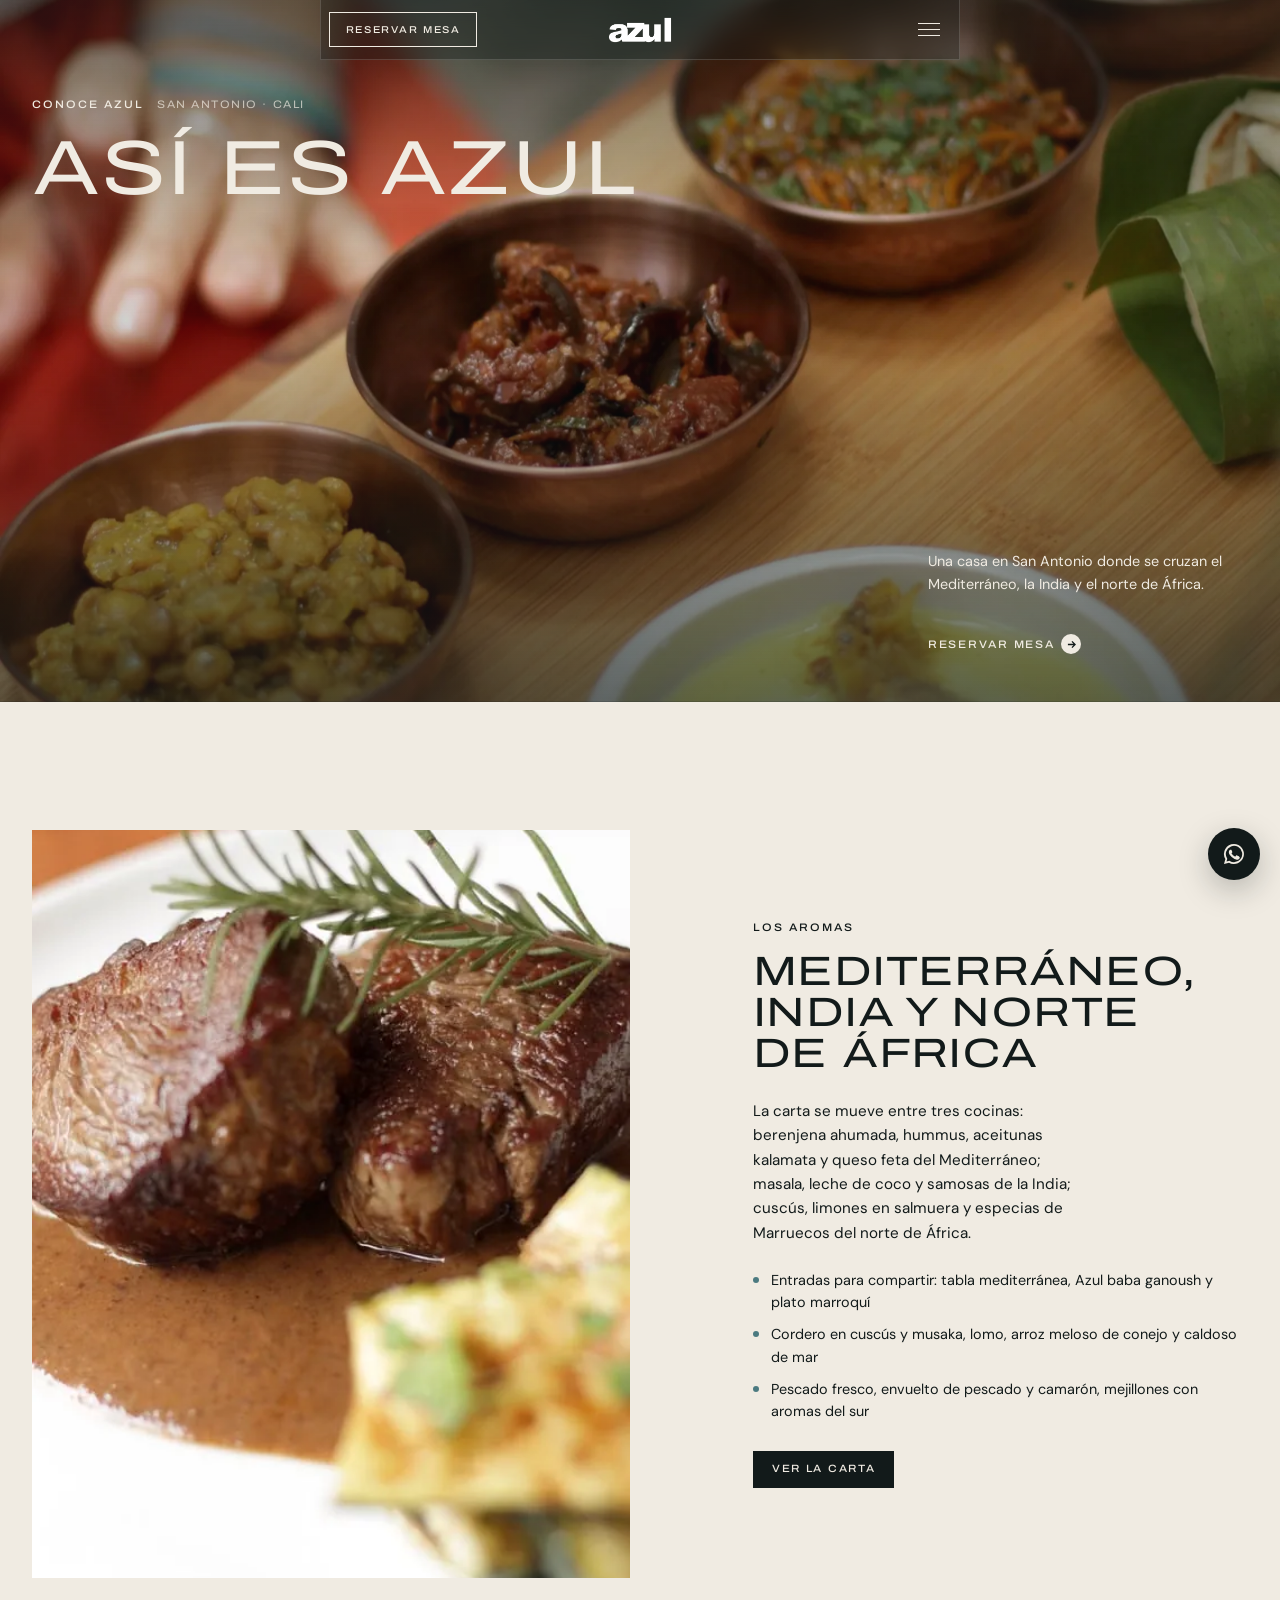
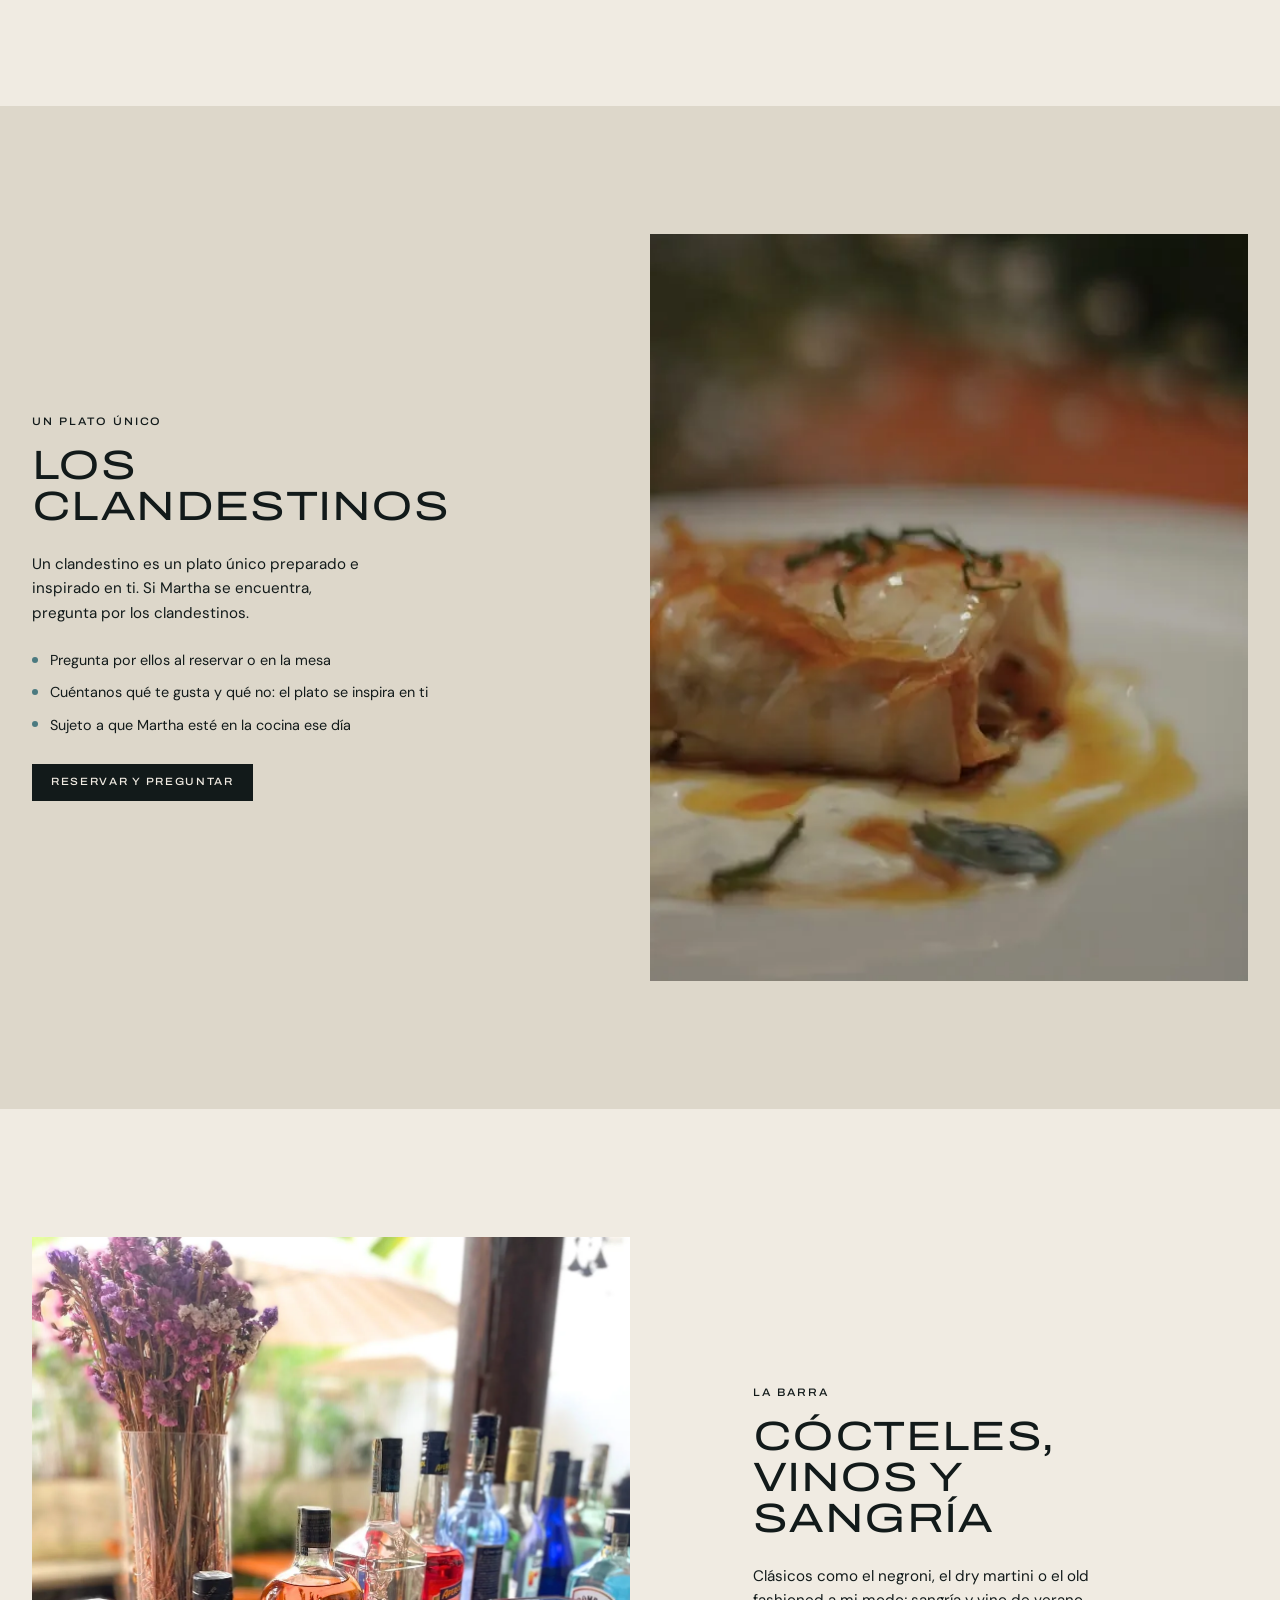
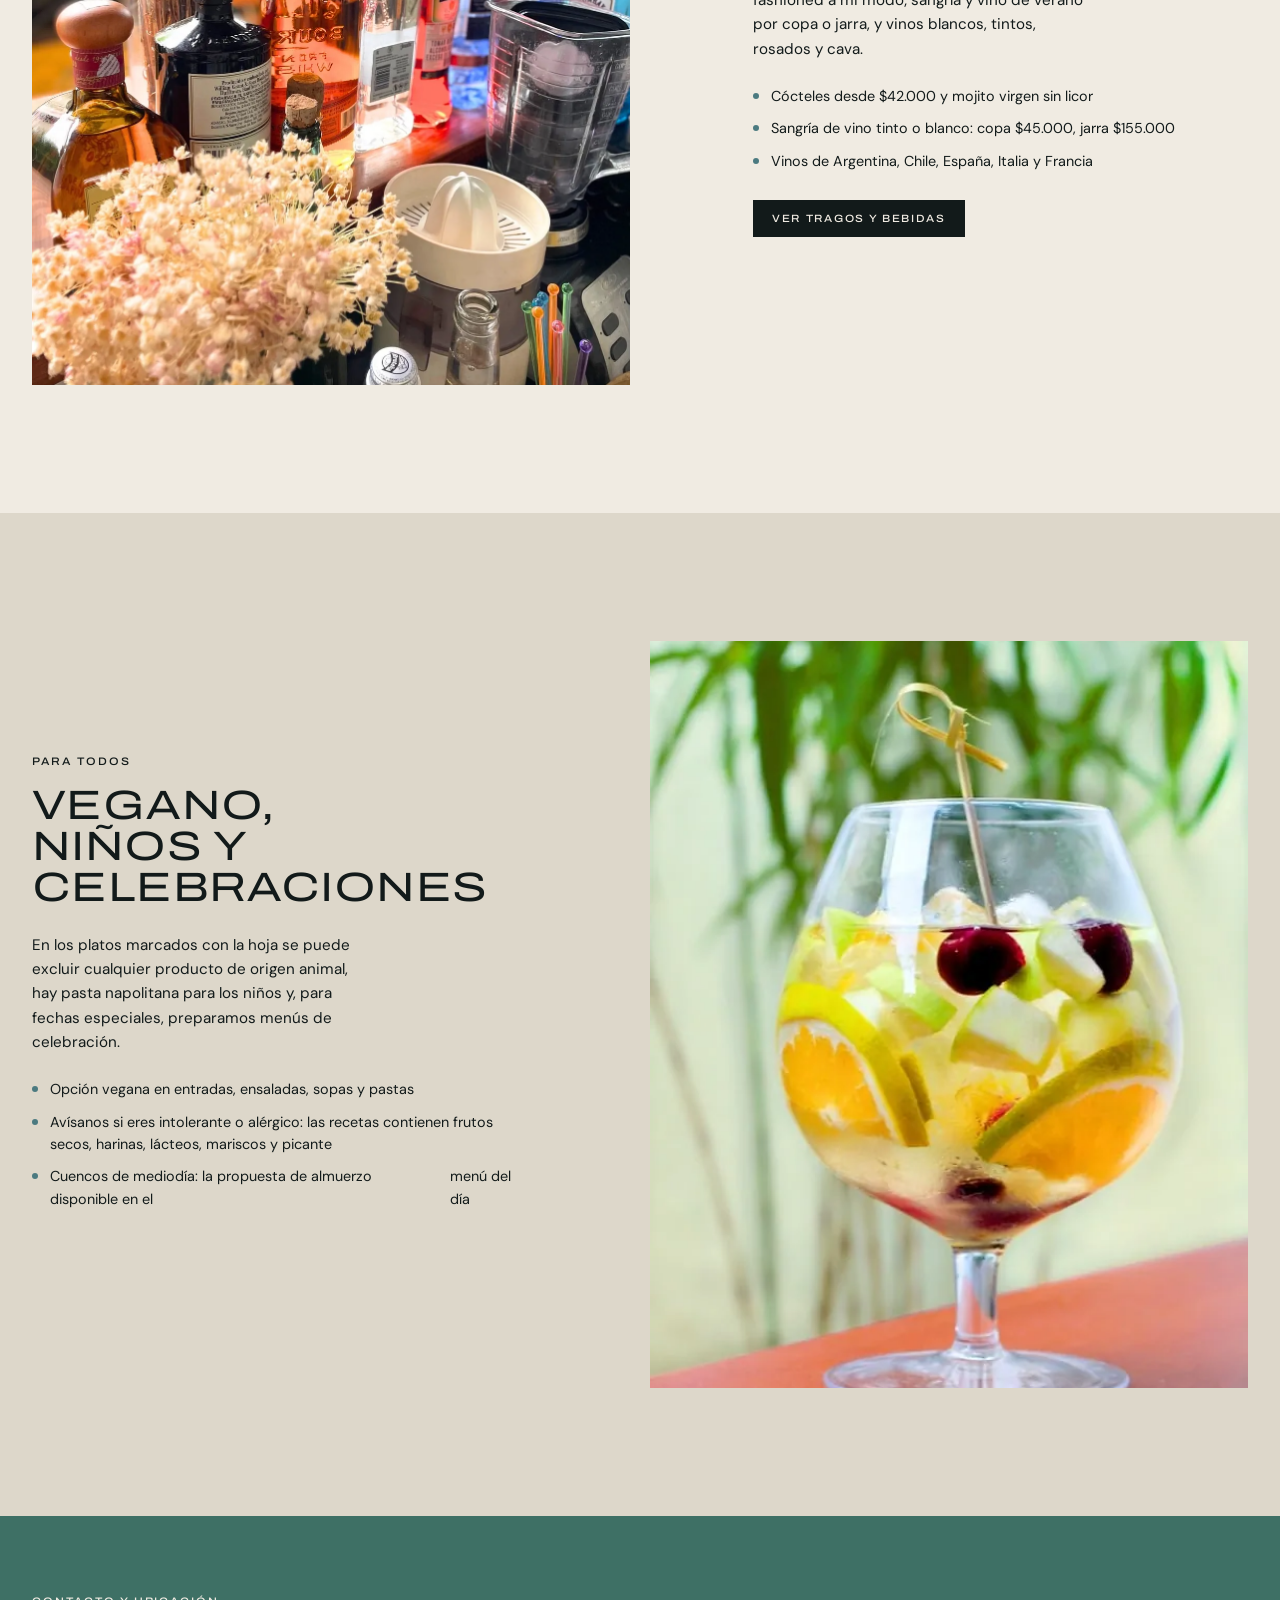
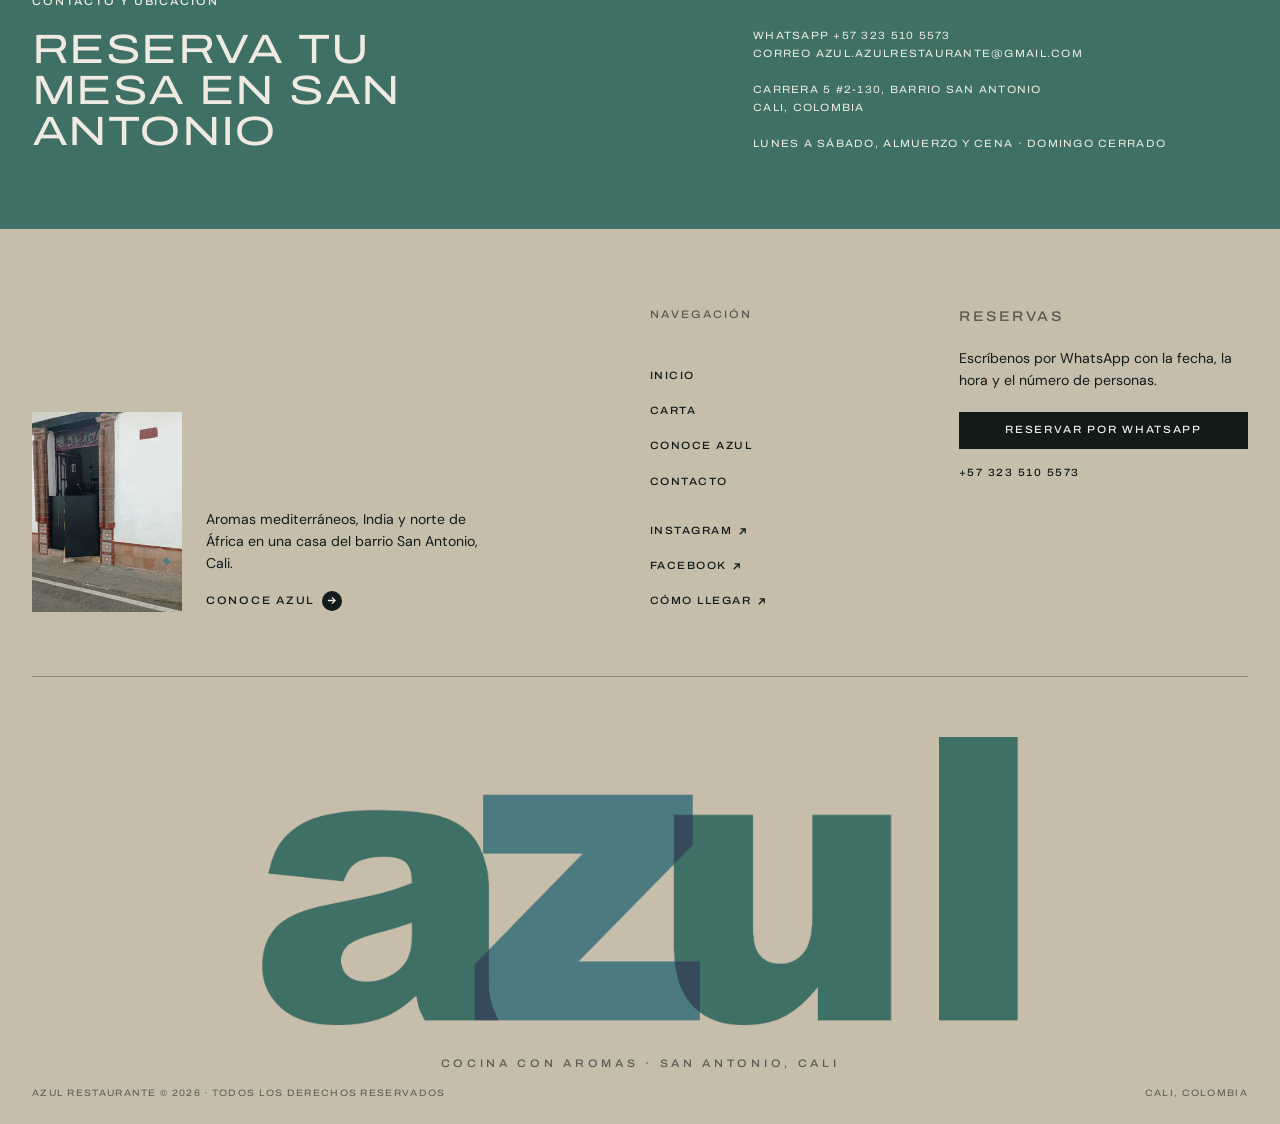
==== commit aa093766: "feat: integrar apartado de Menú del día en la carta sin enlaces externos a Canva" ====
--- a/conoce-azul.html
+++ b/conoce-azul.html
@@ -159,7 +159,7 @@
           <ul class="feature__list reveal reveal-d2">
             <li>Opción vegana en entradas, ensaladas, sopas y pastas</li>
             <li>Avísanos si eres intolerante o alérgico: las recetas contienen frutos secos, harinas, lácteos, mariscos y picante</li>
-            <li>Cuencos de mediodía: la propuesta de almuerzo, publicada en el menú del día</li>
+            <li>Cuencos de mediodía: la propuesta de almuerzo disponible en el <a href="menu.html#menu-del-dia">menú del día</a></li>
           </ul>
           <a class="btn-solid reveal reveal-d3" href="https://wa.me/573235105573?text=Hola%2C%20Azul.%20Quiero%20informaci%C3%B3n%20para%20una%20celebraci%C3%B3n." target="_blank" rel="noopener">Reservar por WhatsApp</a>
         </div>
